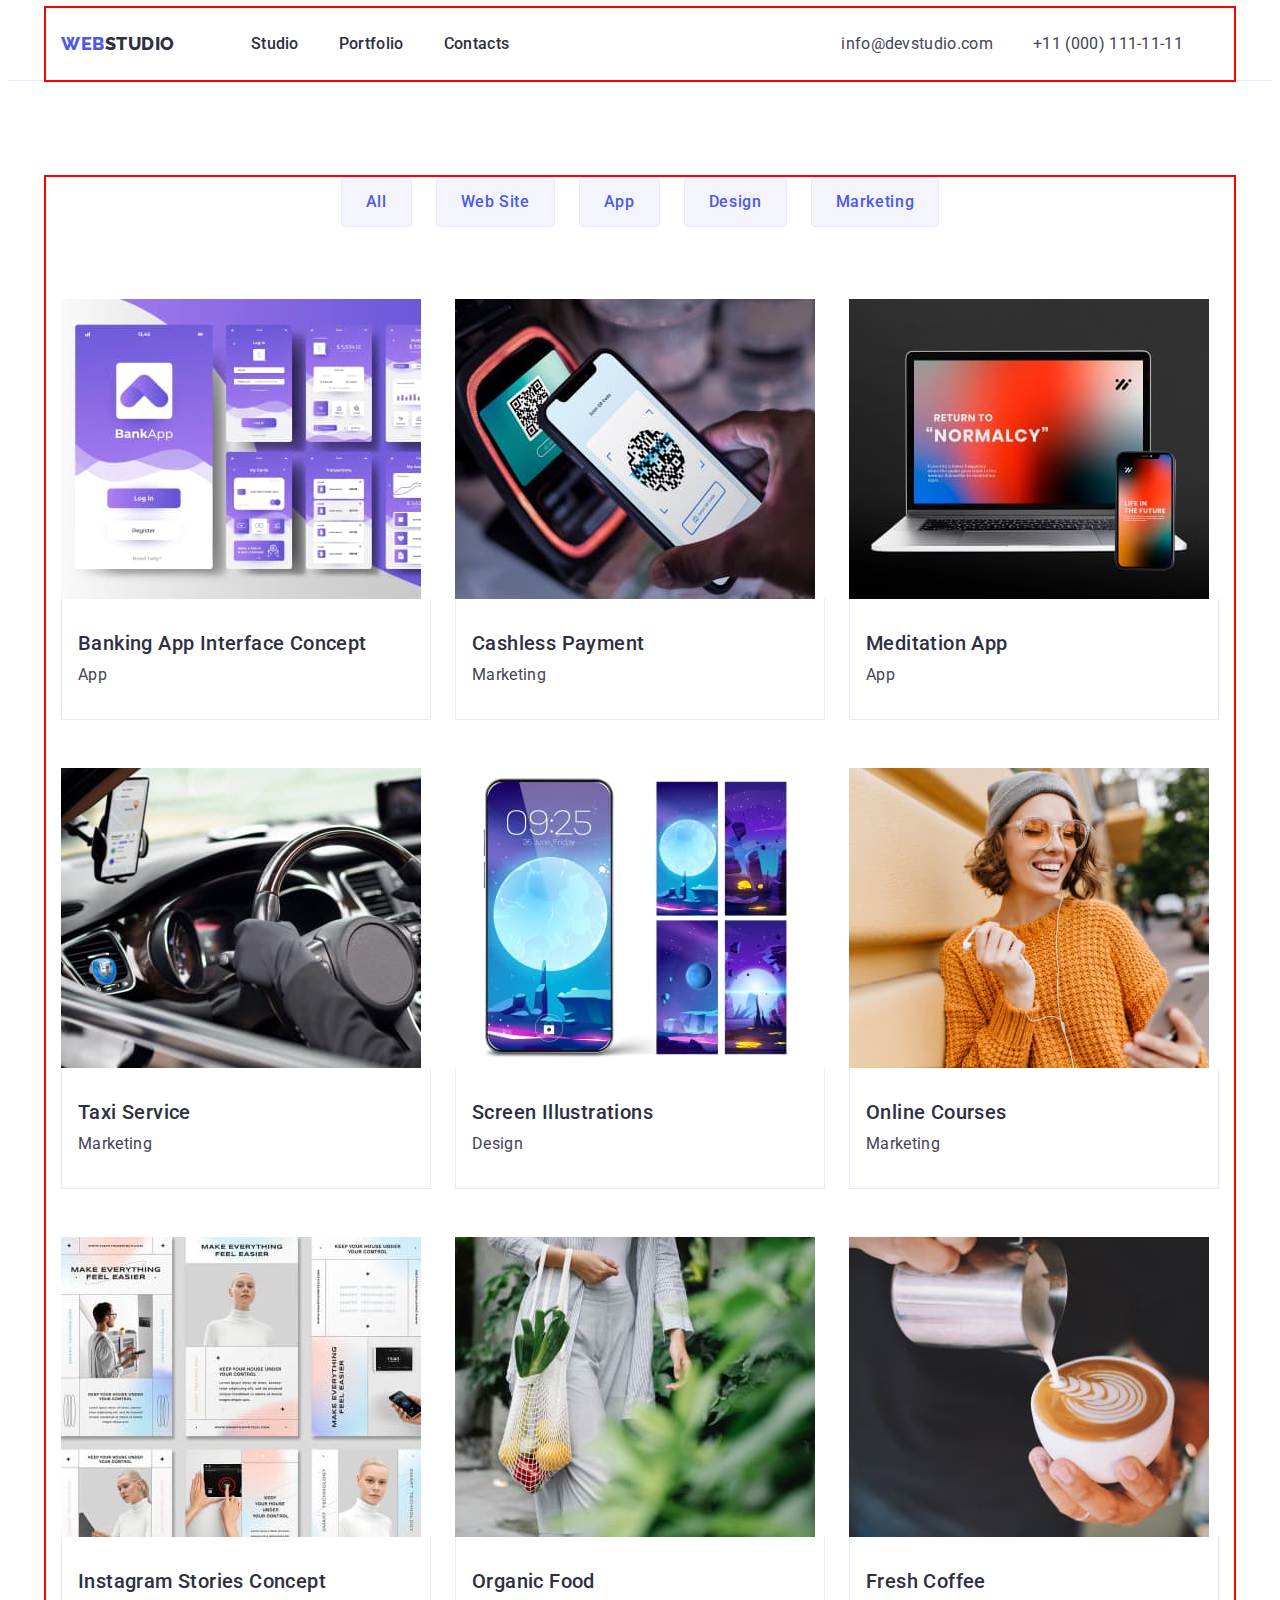
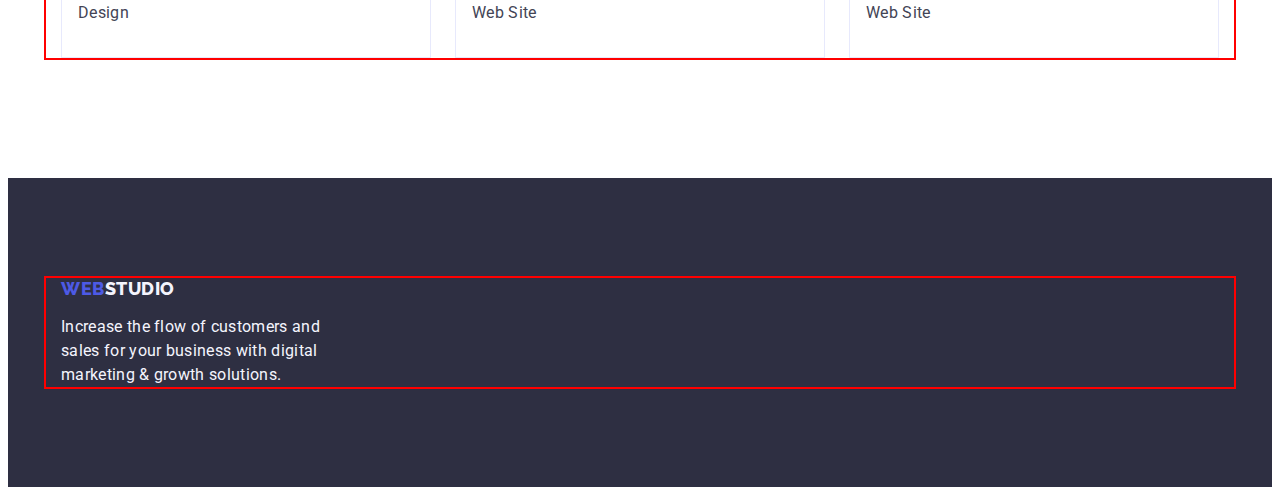
==== portfolio.html @ 2cb39060 "Initial commit" ====
<!DOCTYPE html>
<html lang="en">

<head>
    <meta charset="UTF-8">
    <meta name="viewport" content="width=device-width, initial-scale=1.0">
    <title>Document</title>
    <link rel="stylesheet" href="https://cdnjs.cloudflare.com/ajax/libs/modern-normalize/2.0.0/modern-normalize.min.css"
        integrity="sha512-4xo8blKMVCiXpTaLzQSLSw3KFOVPWhm/TRtuPVc4WG6kUgjH6J03IBuG7JZPkcWMxJ5huwaBpOpnwYElP/m6wg=="
        crossorigin="anonymous" referrerpolicy="no-referrer" />
    <link rel="stylesheet" href="./css/style.css">
    <link rel="preconnect" href="https://fonts.googleapis.com">
    <link rel="preconnect" href="https://fonts.gstatic.com" crossorigin>
    <link
        href="https://fonts.googleapis.com/css2?family=Raleway:wght@800&family=Roboto:wght@400;500;700;900&display=swap"
        rel="stylesheet">
</head>

<body>
    <header class="header">
        <div class="container header-container">
            <nav class="header-nav">
                <a class="header-link link" href="./index.html">Web<span class="header-logo">Studio</span></a>
                <ul class="header-list list">
                    <li class="header-list-item"><a class="header-list-link link" href="./index.html">Studio</a></li>
                    <li class="header-list-item"><a class="header-list-link link" href="./portfolio.html">Portfolio</a>
                    </li>
                    <li class="header-list-item"><a class="header-list-link link" href="">Contacts</a></li>
                </ul>
            </nav>
            <address class="address">
                <ul class="address-list list">
                    <li class="address-list-item">
                        <a class="address-list-link link" href="mailto:info@devstudio.com">info@devstudio.com</a>
                    </li>
                    <li class="address-list-item">
                        <a class="address-list-link link" href="tel:+110001111111">+11 (000) 111-11-11 </a>
                    </li>
                </ul>
            </address>
        </div>
    </header>
    <main>
        <section class="portfolio">
            <div class="container">
                <h1 class="visually-hidden">Portfolio</h1>
                <ul class="portfolio-list list">
                    <li class="portfolio-item"><button class="portfolio-btn" type="button">All</button></li>
                    <li class="portfolio-item"><button class="portfolio-btn" type="button">Web Site</button></li>
                    <li class="portfolio-item"><button class="portfolio-btn" type="button">App</button></li>
                    <li class="portfolio-item"><button class="portfolio-btn" type="button">Design</button></li>
                    <li class="portfolio-item"><button class="portfolio-btn" type="button">Marketing</button></li>
                </ul>
                <ul class="portfolio-second-list list">
                    <li class="portfolio-second-item">
                        <a class="portfolio-link link" href="">
                            <img class="portfolio-img" src="./images/img1-1.jpg" alt="scrinshots" width="360"
                                height="300">
                            <div class="portfolio-case">
                                <h2 class="portfolio-subtitle">Banking App Interface Concept</h2>
                                <p class="portfolio-subtext">App</p>
                            </div>
                        </a>
                    </li>
                    <li class="portfolio-second-item">
                        <a class="portfolio-link link" href="">
                            <img class="portfolio-img" src="./images/img2-2.jpg" alt="phone" width="360" height="300">
                            <div class="portfolio-case">
                                <h2 class="portfolio-subtitle">Cashless Payment</h2>
                                <p class="portfolio-subtext">Marketing</p>
                            </div>
                        </a>
                    </li>
                    <li class="portfolio-second-item">
                        <a class="portfolio-link link" href="">
                            <img class="portfolio-img" src="./images/img3-3.jpg" alt="phone&netbook" width="360"
                                height="300">
                            <div class="portfolio-case">
                                <h2 class="portfolio-subtitle">Meditation App</h2>
                                <p class="portfolio-subtext">App</p>
                            </div>
                        </a>
                    </li>
                    <li class="portfolio-second-item">
                        <a class="portfolio-link link" href="">
                            <img class="portfolio-img" src="./images/img4-4.jpg" alt="car" width="360" height="300">
                            <div class="portfolio-case">
                                <h2 class="portfolio-subtitle">Taxi Service</h2>
                                <p class="portfolio-subtext">Marketing</p>
                            </div>
                        </a>
                    </li>
                    <li class="portfolio-second-item">
                        <a class="portfolio-link link" href="">
                            <img class="portfolio-img" src="./images/img5-5.jpg" alt="phone&scrinsots" width="360"
                                height="300">
                            <div class="portfolio-case">
                                <h2 class="portfolio-subtitle">Screen Illustrations</h2>
                                <p class="portfolio-subtext">Design</p>
                            </div>
                        </a>
                    </li>
                    <li class="portfolio-second-item">
                        <a class="portfolio-link link" href="">
                            <img class="portfolio-img" src="./images/img6-6.jpg" alt="smiling_women" width="360"
                                height="300">
                            <div class="portfolio-case">
                                <h2 class="portfolio-subtitle">Online Courses</h2>
                                <p class="portfolio-subtext">Marketing</p>
                            </div>
                        </a>
                    </li>
                    <li class="portfolio-second-item">
                        <a class="portfolio-link link" href="">
                            <img class="portfolio-img" src="./images/img7-7.jpg" alt="another_scrinshots" width="360"
                                height="300">
                            <div class="portfolio-case">
                                <h2 class="portfolio-subtitle">Instagram Stories Concept</h2>
                                <p class="portfolio-subtext">Design</p>
                            </div>
                        </a>
                    </li>
                    <li class="portfolio-second-item">
                        <a class="portfolio-link link" href="">
                            <img class="portfolio-img" src="./images/img8-8.jpg" alt="fruits" width="360" height="300">
                            <div class="portfolio-case">
                                <h2 class="portfolio-subtitle">Organic Food</h2>
                                <p class="portfolio-subtext">Web Site</p>
                            </div>
                        </a>
                    </li>
                    <li class="portfolio-second-item">
                        <a class="portfolio-link link" href="">
                            <img class="portfolio-img" src="./images/img9-9.jpg" alt="cup_coffee" width="360"
                                height="300">
                            <div class="portfolio-case">
                                <h2 class="portfolio-subtitle">Fresh Coffee</h2>
                                <p class="portfolio-subtext">Web Site</p>
                            </div>
                        </a>
                    </li>
                </ul>
            </div>
        </section>
    </main>
    <footer class="footer">
        <div class="container">
            <a class="footer-link link" href="./index.html">Web<span class="footer-logo">Studio</span></a>
            <p class="footer-text">Increase the flow of customers and sales for your business with digital marketing &
                growth solutions.</p>
        </div>
    </footer>
</body>

</html>
---- css/style.css ----
:root {
    --iris: #4D5AE5;
    --ocean: #404BBF;
    --navyblue: #2E2F42;
    --green: #31D0AA;
    --slate: #434455;
    --lightslate: #8E8F99;
    --cornflower: #E7E9FC;
    --cloud: #F4F4FD;
    --navyblue-modal: #2E2F42;
    --grey: #2E2F42;
    --white: #FFFFFF;
    --dairy: #FCFCFC;

}

body {
    font-family: 'Roboto', sans-serif;
    color: #434455;
    background-color: #fff;
}

.visually-hidden {
    position: absolute;
    width: 1px;
    height: 1px;
    margin: -1px;
    border: 0;
    padding: 0;
    white-space: nowrap;
    clip-path: inset(100%);
    clip: rect(0 0 0 0);
    overflow: hidden;
}


.link {
    text-decoration: none;
}

.list {
    list-style-type: none;
}

p,
h1,
h2,
h3,
h4,
h5,
h6 {
    margin-top: 0;
    margin-bottom: 0;
}

ol,
ul {
    padding-left: 0;
    margin-top: 0;
    margin-bottom: 0;
}

.container {
    width: 100%;
    max-width: 1158px;
    padding: 0 15px;
    margin: 0 auto;
    outline: 2px solid red;

}

img {
    display: block;
    max-width: 100%;
    height: auto;
}


/*-----------------------------------------------------------HEADER---------------------------------------------------------*/
.header {
    border-bottom: 1px solid #e7e9fc;
}

.header-container {
    display: flex;
}

.header-nav {
    display: flex;
    align-items: center;
}

.header-logo {
    color: var(--navyblue, #2e2f42);
    font-family: 'Raleway', sans-serif;
    font-size: 18px;
    font-weight: 800;
    line-height: 1.17;
    letter-spacing: 0.03em;
    text-transform: uppercase;
}

.header-link {
    color: var(--iris, #4d5ae5);
    font-family: 'Raleway', sans-serif;
    font-size: 18px;
    font-weight: 800;
    line-height: 1.17;
    letter-spacing: 0.03em;
    text-transform: uppercase;
    margin-right: 76px;
    padding: 24px 0;
}

.header-list {
    display: flex;
    gap: 40px;
}

.header-list-link {
    color: var(--navyblue, #2E2F42);
    font-family: Roboto;
    font-size: 16px;
    font-weight: 500;
    line-height: 1.5;
    letter-spacing: 0.02em;
    padding: 24px 0;
}

.header-list-link:hover,
.header-list-link:focus {
    color: var(--ocean, #404BBF);
}



.adress {
    font-style: normal
}

.address-list {
    display: flex;
    gap: 40px;
    padding: 24px 0;
    margin-left: 332px;
}

.address-list-item {}

.address-list-link {
    color: var(--slate, #434455);
    font-size: 16px;
    font-style: normal;
    font-weight: 400;
    line-height: 1.5;
    letter-spacing: 0.02em;
}

.address-list-link:hover,
.address-list-link:focus {
    color: var(--ocean, #404BBF);
}

/*------------------------------------------------------------HERO----------------------------------------------------------*/
.hero {
    background-color: var(--navyblue, #2E2F42);
    padding: 188px 0;
}

.hero-title {
    color: var(--white, #FFF);
    text-align: center;
    font-size: 56px;
    font-weight: 700;
    line-height: 1.07;
    letter-spacing: 0.02em;
    max-width: 496px;
    margin: 0 auto;
    padding-bottom: 48px;
}

.hero-btn {
    font-family: "Roboto", sans-serif;
    background-color: var(--iris, #4D5AE5);
    color: var(--white, #FFF);
    font-size: 16px;
    font-weight: 500;
    line-height: 1.5;
    letter-spacing: 0.04em;
    cursor: pointer;
    display: block;
    padding: 16px 32px;
    min-width: 169px;
    height: 56px;
    margin: 0 auto;
    border: none;
    gap: 10px;
    border-radius: 4px;
    box-shadow: 0px 4px 4px 0px rgba(0, 0, 0, 0.15);
}

.hero-btn:hover,
.hero-btn:focus {
    background-color: var(--ocean, #404BBF);
}

/* -------------------------------------------------------ADVANTAGES------------------------------------------------------- */
.advantages {
    padding: 120px 0;
}

.advantages-list {
    display: flex;
    gap: 24px;
}

.advantages-item {
    width: calc((100% - 72px) / 4);
}

.advantages-title {
    color: var(--navyblue, #2E2F42);
    font-size: 20px;
    font-weight: 500;
    line-height: 1.2;
    letter-spacing: 0.02em;
    margin-bottom: 8px;
}

.advantages-text {
    color: var(--slate, #434455);
    font-size: 16px;
    font-weight: 400;
    line-height: 1.5;
    letter-spacing: 0.02em;
}

/* ----------------------------------------------------------WORKS--------------------------------------------------------- */
.works {
    padding-bottom: 120px;
}

.works-list {
    display: flex;
    gap: 24px;
}

.works-title {
    color: var(--navyblue, #2E2F42);
    text-align: center;
    font-size: 36px;
    font-weight: 700;
    line-height: 1.11;
    letter-spacing: 0.02em;
    text-transform: capitalize;
    margin-bottom: 72px;
}

/* ------------------------------------------------------------TEAM-------------------------------------------------------- */
.team {
    background-color: var(--cloud, #F4F4FD);
    padding-top: 120px;
    padding-bottom: 120px;
}

.team-item {
    width: calc((100% - 72px) / 4);
    border-radius: 0px 0px 4px 4px;
    box-shadow: 0px 2px 1px 0px rgba(46, 47, 66, 0.08), 0px 1px 1px 0px rgba(46, 47, 66, 0.16), 0px 1px 6px 0px rgba(46, 47, 66, 0.08);
}


.team-list {
    display: flex;
    gap: 24px;
}

.team-title {
    color: var(--navyblue, #2E2F42);
    text-align: center;
    font-size: 36px;
    font-weight: 700;
    line-height: 1.11;
    letter-spacing: 0.02em;
    text-transform: capitalize;
    margin-bottom: 72px;
}

.team-container {
    padding: 32px 0;
}

.team-item {
    background-color: var(--white, #FFF);
}


.team-subtitle {
    color: var(--navyblue, #2E2F42);
    font-size: 20px;
    font-weight: 500;
    line-height: 1.2;
    letter-spacing: 0.02em;
    text-align: center;
    margin-bottom: 8px;
}

.team-text {
    color: var(--slate, #434455);
    font-size: 16px;
    font-weight: 400;
    line-height: 1.5;
    letter-spacing: 0.02em;
    text-align: center;
}

/* -------------------------------------------------------------FOOTER----------------------------------------------------- */
.footer {
    background-color: var(--navyblue, #2E2F42);
    padding: 100px 0;
}

.footer-logo {
    font-family: 'Raleway', sans-serif;
    color: var(--cloud, #f4f4fd);
    font-size: 18px;
    font-weight: 800;
    line-height: 1.17;
    letter-spacing: 0.03em;
    text-transform: uppercase;
}

.footer-link {
    font-family: 'Raleway', sans-serif;
    color: var(--iris, #4d5ae5);
    font-size: 18px;
    font-weight: 800;
    line-height: 1.17;
    letter-spacing: 0.03em;
    text-transform: uppercase;
    display: inline-block;
    margin-bottom: 16px;
}

.footer-text {
    color: var(--cloud, #F4F4FD);
    font-size: 16px;
    font-weight: 400;
    line-height: 1.5;
    letter-spacing: 0.02em;
    width: 264px;
}



/* -----------------------------------------------------------PORTFOLIO----------------------------------------------------- */
body {
    font-family: 'Roboto', sans-serif;
    color: #434455;
}

.portfolio {
    padding-top: 96px;
    padding-bottom: 120px;
}

.portfolio-list {
    display: flex;
    margin-bottom: 72px;
    gap: 24px;
    justify-content: center;
    align-items: center;
}

.portfolio-btn {
    font-family: "Roboto", sans-serif;
    background-color: var(--cloud, #F4F4FD);
    color: var(--iris, #4D5AE5);
    font-size: 16px;
    font-weight: 500;
    line-height: 1.5;
    letter-spacing: 0.04em;
    font-style: normal;
    cursor: pointer;
    border-radius: 4px;
    border: 1px solid var(--cornflower, #E7E9FC);
    display: flex;
    padding: 12px 24px;
}

.portfolio-btn:hover,
.portfolio-btn:focus {
    color: #fff;
    background-color: #404BBF;
    border: 1px solid transparent;
}

.portfolio-second-list {
    display: flex;
    flex-wrap: wrap;
    row-gap: 48px;
    column-gap: 24px;
}





.portfolio-second-item {
    width: calc((100% - 48px) / 3);
}

.address {
    font-style: normal;
}

.portfolio-case {
    padding: 32px 16px;
    border: 1px solid #e7e9fc;
    border-top: none;
}

.portfolio-subtitle {
    color: var(--navyblue, #2E2F42);
    font-size: 20px;
    font-weight: 500;
    line-height: 1.2;
    letter-spacing: 0.02em;
    margin-bottom: 8px;
}

.portfolio-subtext {
    color: var(--slate, #434455);
    font-size: 16px;
    font-weight: 400;
    line-height: 1.5;
    letter-spacing: 0.02em;
}
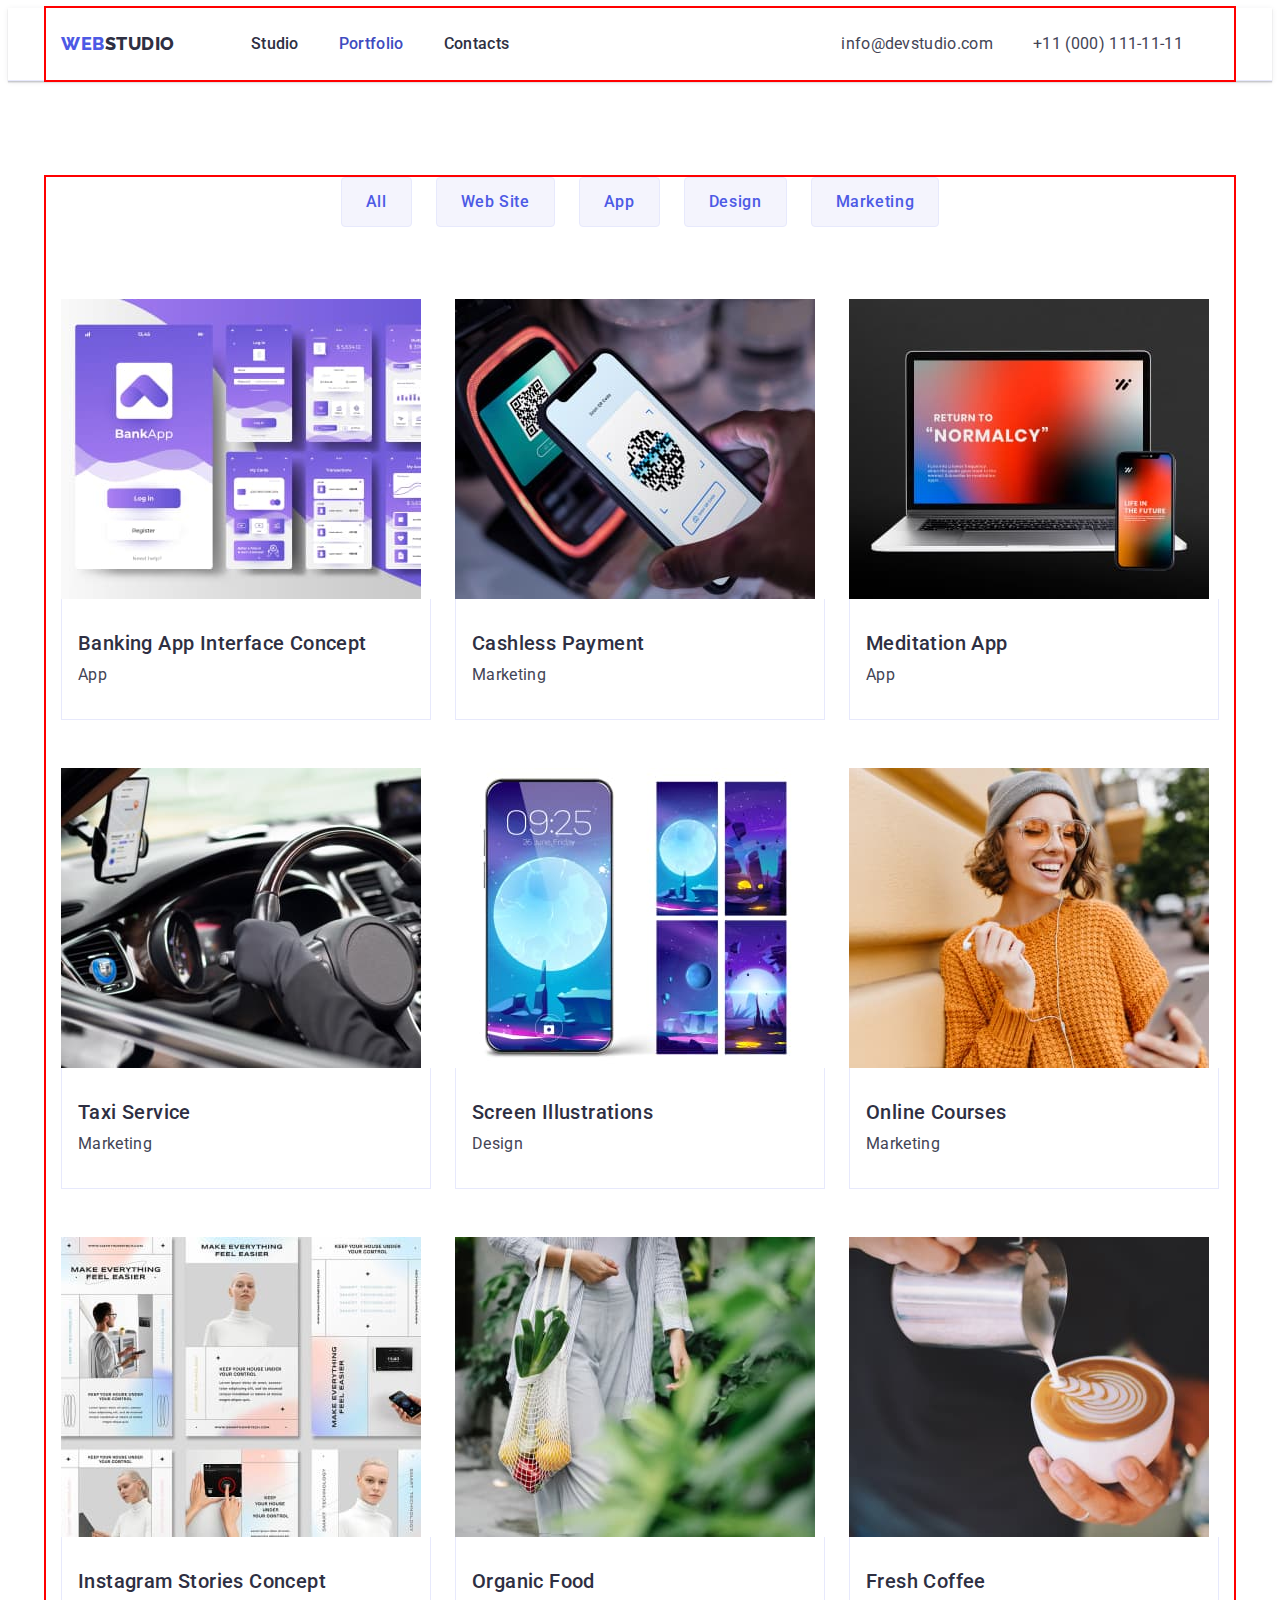
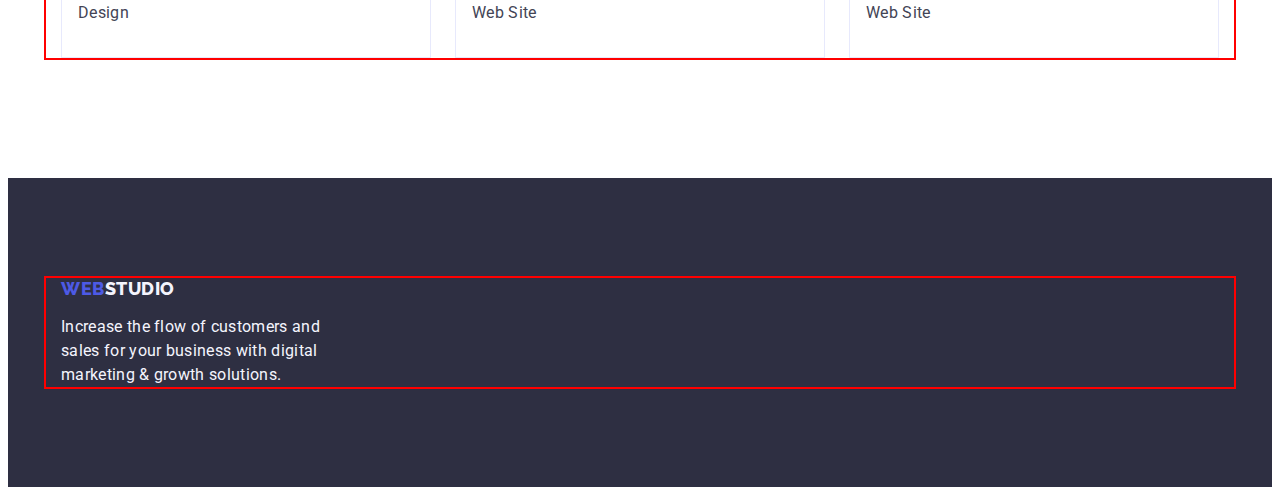
==== commit 88a603cd: "hw4" ====
--- a/portfolio.html
+++ b/portfolio.html
@@ -23,7 +23,7 @@
                 <a class="header-link link" href="./index.html">Web<span class="header-logo">Studio</span></a>
                 <ul class="header-list list">
                     <li class="header-list-item"><a class="header-list-link link" href="./index.html">Studio</a></li>
-                    <li class="header-list-item"><a class="header-list-link link" href="./portfolio.html">Portfolio</a>
+                    <li class="header-list-item"><a class="current header-list-link link" href="./portfolio.html">Portfolio</a>
                     </li>
                     <li class="header-list-item"><a class="header-list-link link" href="">Contacts</a></li>
                 </ul>
--- a/css/style.css
+++ b/css/style.css
@@ -79,6 +79,7 @@
 /*-----------------------------------------------------------HEADER---------------------------------------------------------*/
 .header {
     border-bottom: 1px solid #e7e9fc;
+    box-shadow: 0px 1px 6px 0px rgba(46, 47, 66, 0.08), 0px 1px 1px 0px rgba(46, 47, 66, 0.16), 0px 2px 1px 0px rgba(46, 47, 66, 0.08);
 }
 
 .header-container {
@@ -110,6 +111,7 @@
     text-transform: uppercase;
     margin-right: 76px;
     padding: 24px 0;
+
 }
 
 .header-list {
@@ -125,6 +127,7 @@
     line-height: 1.5;
     letter-spacing: 0.02em;
     padding: 24px 0;
+   
 }
 
 .header-list-link:hover,
@@ -132,7 +135,17 @@
     color: var(--ocean, #404BBF);
 }
 
-
+.header-list-link:hover::after {
+    content: '';
+    position: absolute;
+    left: 0;
+    bottom: -1px;
+    width: 100%;
+    height: 4px;
+    background-color: var(--ocean);
+    border-radius: 2px;
+
+}
 
 .adress {
     font-style: normal
@@ -154,18 +167,43 @@
     font-weight: 400;
     line-height: 1.5;
     letter-spacing: 0.02em;
+    padding: 24px 0;
 }
 
 .address-list-link:hover,
 .address-list-link:focus {
     color: var(--ocean, #404BBF);
+}
+
+.current::after {
+    content: '';
+    position: absolute;
+    left: 0;
+    bottom: -1px;
+    width: 100%;
+    height: 4px;
+    border-radius: 2px;
+
+}
+
+.current{
+    color: var(--ocean);
+  position: relative;
 }
 
 /*------------------------------------------------------------HERO----------------------------------------------------------*/
 .hero {
     background-color: var(--navyblue, #2E2F42);
     padding: 188px 0;
-}
+    background-image: linear-gradient(rgba(46, 47, 66, 0.7),
+            rgba(46, 47, 66, 0.7)), url(../images/people-office.jpg);
+    background-repeat: no-repeat;
+    background-position: center;
+    background-size: cover;
+    max-width: 1440px;
+    margin: 0 auto;
+}
+
 
 .hero-title {
     color: var(--white, #FFF);
@@ -235,6 +273,19 @@
     letter-spacing: 0.02em;
 }
 
+.advantages-top {
+    width: 100%;
+    height: 112px;
+    border-radius: 4px;
+    background: var(--cloud, #F4F4FD);
+    margin-bottom: 8px;
+    display: flex;
+    justify-content: center;
+    align-items: center;
+}
+
+.advantages-icon {}
+
 /* ----------------------------------------------------------WORKS--------------------------------------------------------- */
 .works {
     padding-bottom: 120px;
@@ -303,6 +354,7 @@
     letter-spacing: 0.02em;
     text-align: center;
     margin-bottom: 8px;
+
 }
 
 .team-text {
@@ -312,12 +364,100 @@
     line-height: 1.5;
     letter-spacing: 0.02em;
     text-align: center;
+    margin-bottom: 8px;
+}
+
+.team-list-two {
+    display: flex;
+    gap: 24px;
+    justify-content: center;
+
+}
+
+.team-item-two {
+    width: 40px;
+    height: 40px;
+
+}
+
+.team-link-two {
+    background-color: var(--iris, #4D5AE5);
+    border-radius: 50%;
+    width: 100%;
+    height: 100%;
+    display: flex;
+    justify-content: center;
+    align-items: center;
+
+}
+
+.team-icon {
+    fill: var(--color2, #f4f4fd)
+}
+
+/* -----------------------------------CUSTOMS----------------------------- */
+
+.customs {
+    padding: 120px 0;
+
+}
+
+.customs-title {
+    color: var(--navyblue, #2E2F42);
+    text-align: center;
+    font-size: 36px;
+    font-weight: 700;
+    line-height: 1.11;
+    letter-spacing: 0.72px;
+    text-transform: capitalize;
+    margin-bottom: 72px;
+}
+
+.customs-box {}
+
+.customs-list {
+    display: flex;
+    gap: 24px;
+}
+
+.customs-link {
+    color: var(--lightslate);
+    border-radius: 4px;
+    border: 1px solid var(--lightslate, #8E8F99);
+    width: 100%;
+    height: 100%;
+    display: flex;
+    justify-content: center;
+    align-items: center;
+}
+
+.customs-icon {
+    flex-shrink: 0;
+    fill: currentColor;
+    width: 104px;
+    height: 56px;
+
+}
+
+
+.customs-item {
+    width: calc((100% - 120px) / 6);
+    height: 88px;
+
 }
 
 /* -------------------------------------------------------------FOOTER----------------------------------------------------- */
 .footer {
     background-color: var(--navyblue, #2E2F42);
     padding: 100px 0;
+
+
+}
+
+.footer-container {
+    display: flex;
+    align-items: baseline;
+
 }
 
 .footer-logo {
@@ -351,7 +491,43 @@
     width: 264px;
 }
 
-
+.footer-container-main {
+    margin-right: 120px;
+}
+
+.footer-list {
+    display: flex;
+    gap: 16px;
+}
+
+.footer-icon {
+    fill: var(--cloud);
+}
+
+.footer-link-two {
+    background-color: var(--iris, #4D5AE5);
+    border-radius: 50%;
+    width: 100%;
+    height: 100%;
+    display: flex;
+    justify-content: center;
+    align-items: center;
+}
+
+.footer-item {
+    width: 40px;
+    height: 40px;
+
+}
+
+.footer-title {
+    margin-bottom: 16px;
+    color: var(--white, #FFF);
+    font-size: 16px;
+    font-weight: 500;
+    line-height: 1.5;
+    letter-spacing: 0.02em;
+}
 
 /* -----------------------------------------------------------PORTFOLIO----------------------------------------------------- */
 body {
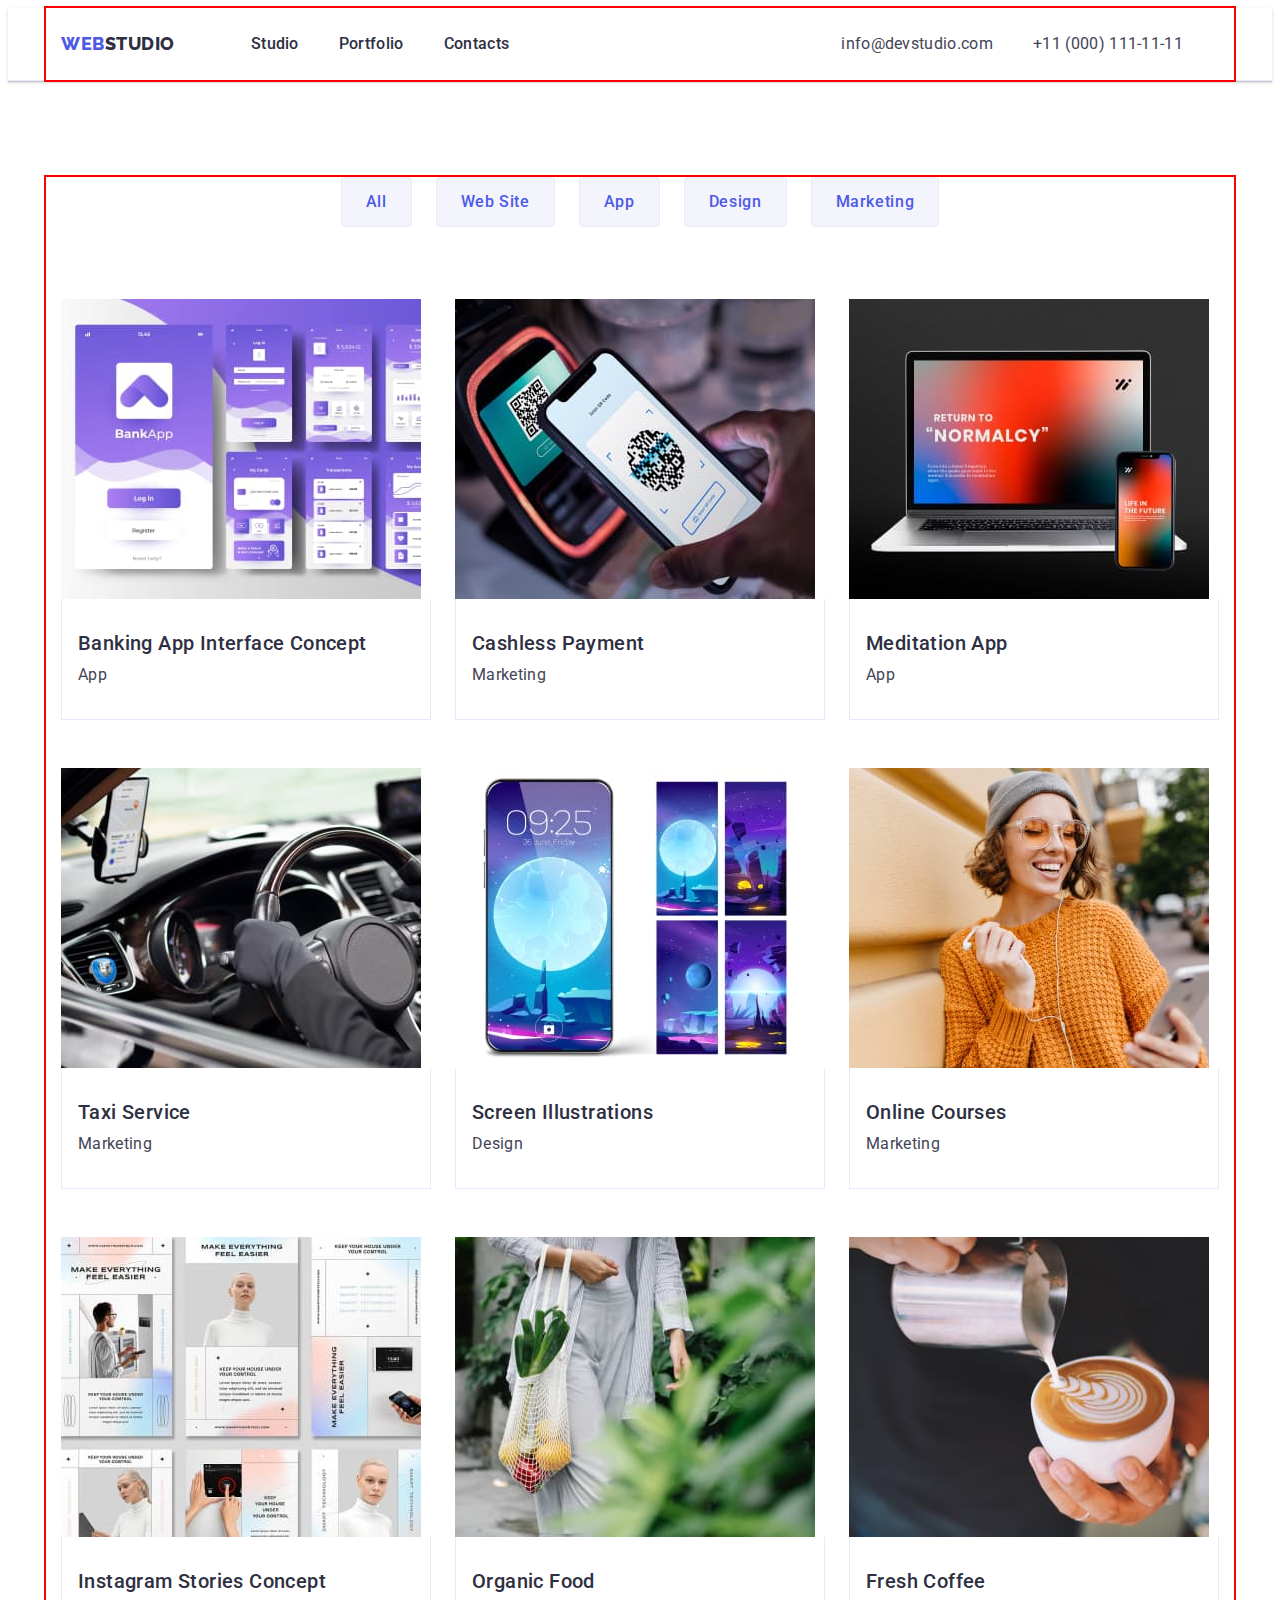
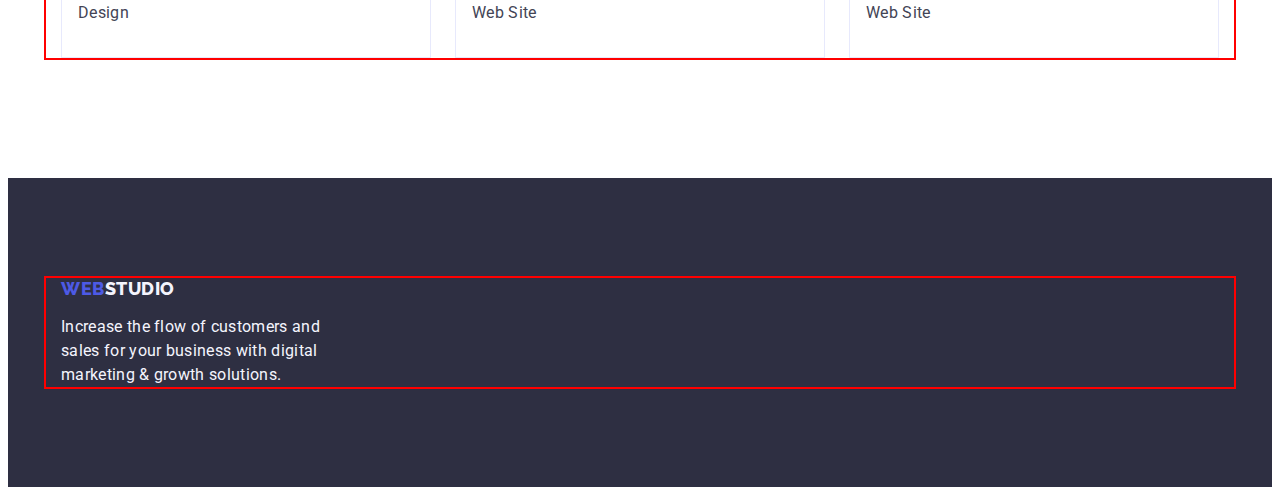
==== commit e2233199: "hw4" ====
--- a/portfolio.html
+++ b/portfolio.html
@@ -23,7 +23,7 @@
                 <a class="header-link link" href="./index.html">Web<span class="header-logo">Studio</span></a>
                 <ul class="header-list list">
                     <li class="header-list-item"><a class="header-list-link link" href="./index.html">Studio</a></li>
-                    <li class="header-list-item"><a class="current header-list-link link" href="./portfolio.html">Portfolio</a>
+                    <li class="header-list-item"><a class="header-list-link link" href="./portfolio.html">Portfolio</a>
                     </li>
                     <li class="header-list-item"><a class="header-list-link link" href="">Contacts</a></li>
                 </ul>
--- a/css/style.css
+++ b/css/style.css
@@ -127,7 +127,7 @@
     line-height: 1.5;
     letter-spacing: 0.02em;
     padding: 24px 0;
-   
+    position: relative;
 }
 
 .header-list-link:hover,
@@ -135,7 +135,8 @@
     color: var(--ocean, #404BBF);
 }
 
-.header-list-link:hover::after {
+
+.header-list-link:hover::after{
     content: '';
     position: absolute;
     left: 0;
@@ -144,7 +145,7 @@
     height: 4px;
     background-color: var(--ocean);
     border-radius: 2px;
-
+    transition: color 250ms cubic-bezier(0.4, 0, 0.2, 1);
 }
 
 .adress {
@@ -168,6 +169,7 @@
     line-height: 1.5;
     letter-spacing: 0.02em;
     padding: 24px 0;
+    
 }
 
 .address-list-link:hover,
@@ -175,21 +177,7 @@
     color: var(--ocean, #404BBF);
 }
 
-.current::after {
-    content: '';
-    position: absolute;
-    left: 0;
-    bottom: -1px;
-    width: 100%;
-    height: 4px;
-    border-radius: 2px;
-
-}
-
-.current{
-    color: var(--ocean);
-  position: relative;
-}
+
 
 /*------------------------------------------------------------HERO----------------------------------------------------------*/
 .hero {
@@ -388,7 +376,13 @@
     display: flex;
     justify-content: center;
     align-items: center;
-
+    transition: background-color 250ms cubic-bezier(0.4, 0, 0.2, 1);
+}
+
+.team-link-two:hover,
+.team-link-two:focus{
+    background-color:var(--ocean);
+    
 }
 
 .team-icon {
@@ -429,13 +423,20 @@
     display: flex;
     justify-content: center;
     align-items: center;
+    transition: background-color 250ms cubic-bezier(0.4, 0, 0.2, 1);
+}
+
+.customs-link:hover,
+.customs-link:focus{
+    border-color: var(--ocean);
+    color: var(--ocean);
+
 }
 
 .customs-icon {
     flex-shrink: 0;
     fill: currentColor;
-    width: 104px;
-    height: 56px;
+   
 
 }
 
@@ -512,6 +513,12 @@
     display: flex;
     justify-content: center;
     align-items: center;
+   transition: background-color 250ms cubic-bezier(0.4, 0, 0.2, 1);
+}
+
+.footer-link-two:hover,
+.footer-link-two:focus{
+    background-color: var(--green);
 }
 
 .footer-item {
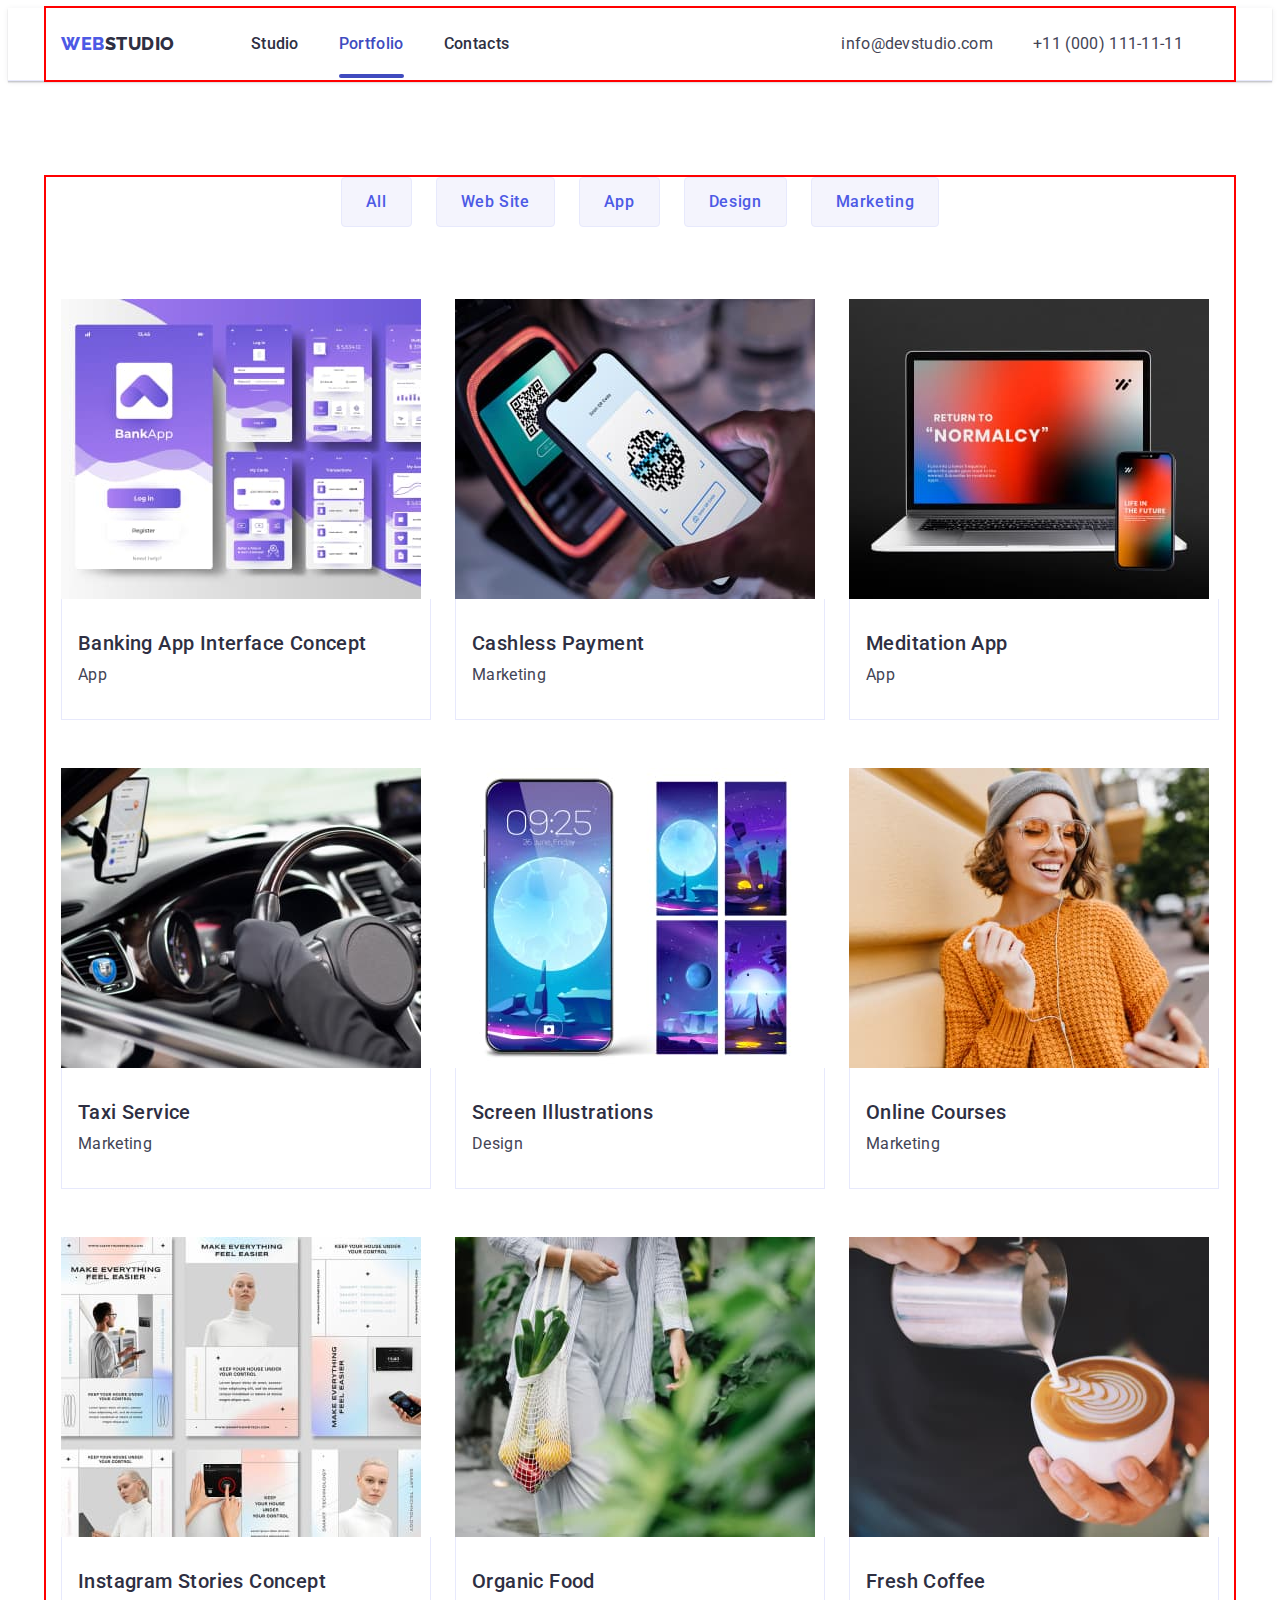
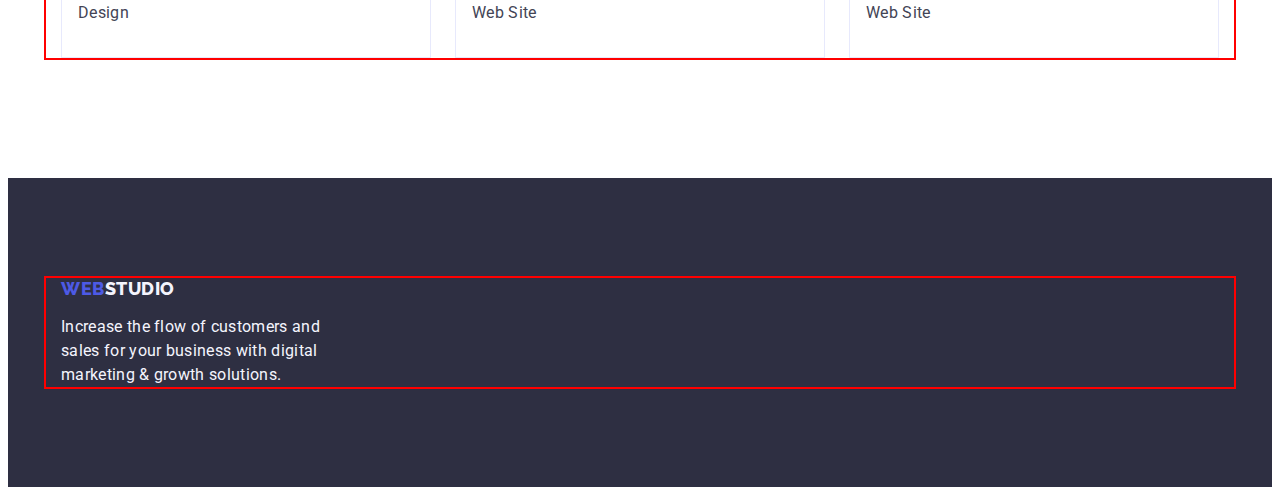
==== commit 6352510c: "hw4" ====
--- a/portfolio.html
+++ b/portfolio.html
@@ -23,7 +23,7 @@
                 <a class="header-link link" href="./index.html">Web<span class="header-logo">Studio</span></a>
                 <ul class="header-list list">
                     <li class="header-list-item"><a class="header-list-link link" href="./index.html">Studio</a></li>
-                    <li class="header-list-item"><a class="header-list-link link" href="./portfolio.html">Portfolio</a>
+                    <li class="header-list-item"><a class="current header-list-link link" href="./portfolio.html">Portfolio</a>
                     </li>
                     <li class="header-list-item"><a class="header-list-link link" href="">Contacts</a></li>
                 </ul>
--- a/css/style.css
+++ b/css/style.css
@@ -120,7 +120,7 @@
 }
 
 .header-list-link {
-    color: var(--navyblue, #2E2F42);
+    color: var(--navyblue);
     font-family: Roboto;
     font-size: 16px;
     font-weight: 500;
@@ -128,6 +128,7 @@
     letter-spacing: 0.02em;
     padding: 24px 0;
     position: relative;
+    transition: color 250ms cubic-bezier(0.4, 0, 0.2, 1);
 }
 
 .header-list-link:hover,
@@ -135,8 +136,11 @@
     color: var(--ocean, #404BBF);
 }
 
-
-.header-list-link:hover::after{
+.current{
+    color: var(--ocean, #404BBF);
+}
+
+.current::after{
     content: '';
     position: absolute;
     left: 0;
@@ -145,7 +149,7 @@
     height: 4px;
     background-color: var(--ocean);
     border-radius: 2px;
-    transition: color 250ms cubic-bezier(0.4, 0, 0.2, 1);
+    
 }
 
 .adress {
@@ -169,7 +173,7 @@
     line-height: 1.5;
     letter-spacing: 0.02em;
     padding: 24px 0;
-    
+    transition: color 250ms cubic-bezier(0.4, 0, 0.2, 1);
 }
 
 .address-list-link:hover,
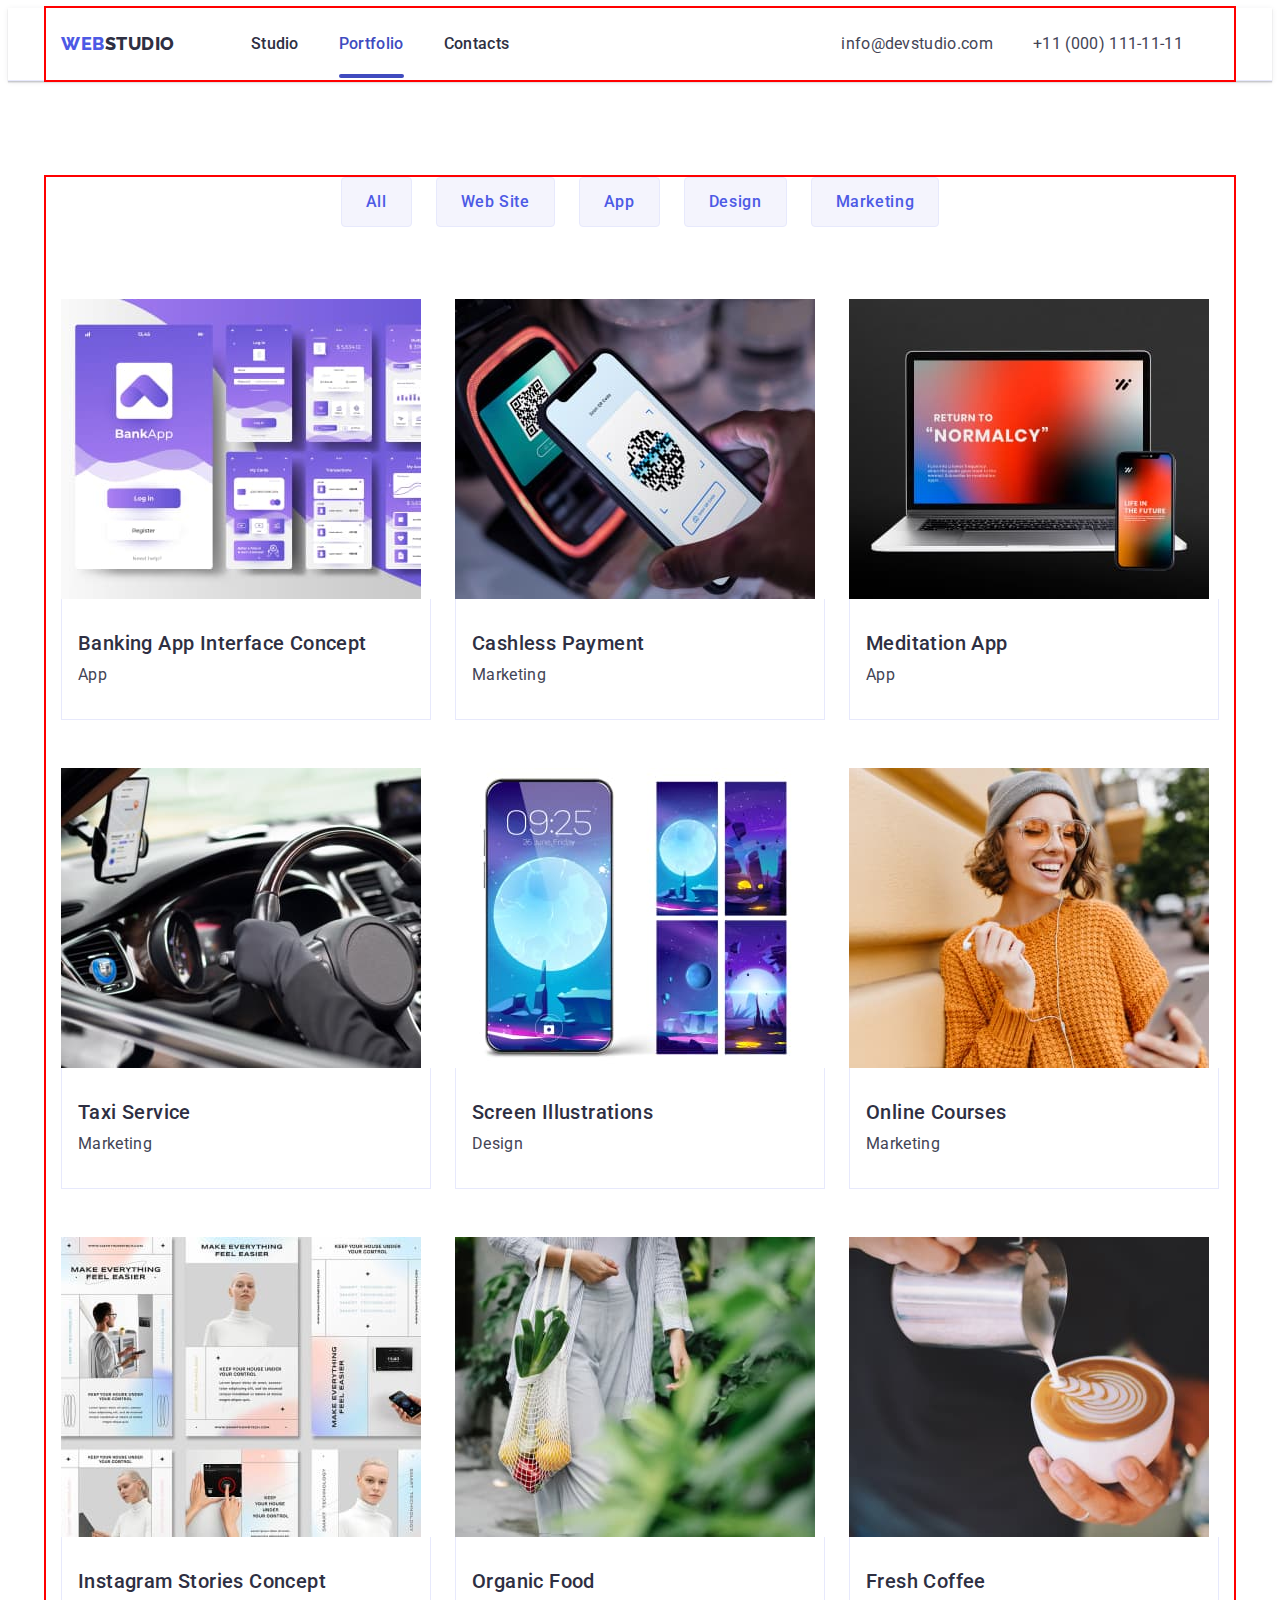
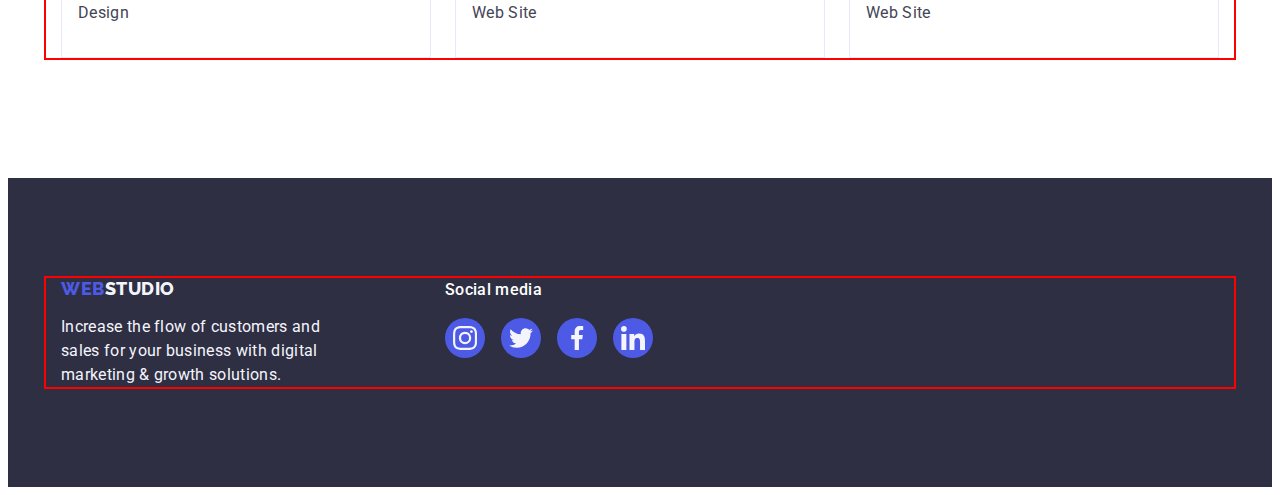
==== commit 7992c605: "hw4" ====
--- a/portfolio.html
+++ b/portfolio.html
@@ -23,7 +23,8 @@
                 <a class="header-link link" href="./index.html">Web<span class="header-logo">Studio</span></a>
                 <ul class="header-list list">
                     <li class="header-list-item"><a class="header-list-link link" href="./index.html">Studio</a></li>
-                    <li class="header-list-item"><a class="current header-list-link link" href="./portfolio.html">Portfolio</a>
+                    <li class="header-list-item"><a class="current header-list-link link"
+                            href="./portfolio.html">Portfolio</a>
                     </li>
                     <li class="header-list-item"><a class="header-list-link link" href="">Contacts</a></li>
                 </ul>
@@ -54,8 +55,16 @@
                 <ul class="portfolio-second-list list">
                     <li class="portfolio-second-item">
                         <a class="portfolio-link link" href="">
-                            <img class="portfolio-img" src="./images/img1-1.jpg" alt="scrinshots" width="360"
-                                height="300">
+                            <div class="portfolio-cover-wrap">
+                                <img class="portfolio-img" src="./images/img1-1.jpg" alt="scrinshots" width="360"
+                                    height="300">
+                                <div class="portfolio-cover">
+                                    <p class="portfolio-cover-text">
+                                        14 Stylish and User-Friendly App Design Concepts · Task Manager App · Calorie
+                                        Tracker App · Exotic Fruit Ecommerce App · Cloud Storage App
+                                    </p>
+                                </div>
+                            </div>
                             <div class="portfolio-case">
                                 <h2 class="portfolio-subtitle">Banking App Interface Concept</h2>
                                 <p class="portfolio-subtext">App</p>
@@ -64,7 +73,15 @@
                     </li>
                     <li class="portfolio-second-item">
                         <a class="portfolio-link link" href="">
-                            <img class="portfolio-img" src="./images/img2-2.jpg" alt="phone" width="360" height="300">
+                            <div class="portfolio-cover-wrap">
+                                <img class="portfolio-img" src="./images/img2-2.jpg" alt="phone" width="360" height="300">
+                                <div class="portfolio-cover">
+                                    <p class="portfolio-cover-text">
+                                        14 Stylish and User-Friendly App Design Concepts · Task Manager App · Calorie
+                                        Tracker App · Exotic Fruit Ecommerce App · Cloud Storage App
+                                    </p>
+                                </div>
+                            </div>
                             <div class="portfolio-case">
                                 <h2 class="portfolio-subtitle">Cashless Payment</h2>
                                 <p class="portfolio-subtext">Marketing</p>
@@ -73,8 +90,16 @@
                     </li>
                     <li class="portfolio-second-item">
                         <a class="portfolio-link link" href="">
-                            <img class="portfolio-img" src="./images/img3-3.jpg" alt="phone&netbook" width="360"
-                                height="300">
+                            <div class="portfolio-cover-wrap">
+                                <img class="portfolio-img" src="./images/img3-3.jpg" alt="phone&netbook" width="360"
+                                    height="300">
+                                    <div class="portfolio-cover">
+                                        <p class="portfolio-cover-text">
+                                            14 Stylish and User-Friendly App Design Concepts · Task Manager App · Calorie
+                                            Tracker App · Exotic Fruit Ecommerce App · Cloud Storage App
+                                        </p>
+                                    </div>
+                            </div>
                             <div class="portfolio-case">
                                 <h2 class="portfolio-subtitle">Meditation App</h2>
                                 <p class="portfolio-subtext">App</p>
@@ -83,7 +108,15 @@
                     </li>
                     <li class="portfolio-second-item">
                         <a class="portfolio-link link" href="">
-                            <img class="portfolio-img" src="./images/img4-4.jpg" alt="car" width="360" height="300">
+                           <div class="portfolio-cover-wrap">
+                                <img class="portfolio-img" src="./images/img4-4.jpg" alt="car" width="360" height="300">
+                                <div class="portfolio-cover">
+                                    <p class="portfolio-cover-text">
+                                        14 Stylish and User-Friendly App Design Concepts · Task Manager App · Calorie
+                                        Tracker App · Exotic Fruit Ecommerce App · Cloud Storage App
+                                    </p>
+                                </div>
+                           </div>
                             <div class="portfolio-case">
                                 <h2 class="portfolio-subtitle">Taxi Service</h2>
                                 <p class="portfolio-subtext">Marketing</p>
@@ -92,8 +125,16 @@
                     </li>
                     <li class="portfolio-second-item">
                         <a class="portfolio-link link" href="">
-                            <img class="portfolio-img" src="./images/img5-5.jpg" alt="phone&scrinsots" width="360"
-                                height="300">
+                            <div class="portfolio-cover-wrap">
+                                <img class="portfolio-img" src="./images/img5-5.jpg" alt="phone&scrinsots" width="360"
+                                    height="300">
+                                    <div class="portfolio-cover">
+                                        <p class="portfolio-cover-text">
+                                            14 Stylish and User-Friendly App Design Concepts · Task Manager App · Calorie
+                                            Tracker App · Exotic Fruit Ecommerce App · Cloud Storage App
+                                        </p>
+                                    </div>
+                            </div>
                             <div class="portfolio-case">
                                 <h2 class="portfolio-subtitle">Screen Illustrations</h2>
                                 <p class="portfolio-subtext">Design</p>
@@ -102,8 +143,16 @@
                     </li>
                     <li class="portfolio-second-item">
                         <a class="portfolio-link link" href="">
-                            <img class="portfolio-img" src="./images/img6-6.jpg" alt="smiling_women" width="360"
-                                height="300">
+                            <div class="portfolio-cover-wrap">
+                                <img class="portfolio-img" src="./images/img6-6.jpg" alt="smiling_women" width="360"
+                                    height="300">
+                                    <div class="portfolio-cover">
+                                        <p class="portfolio-cover-text">
+                                            14 Stylish and User-Friendly App Design Concepts · Task Manager App · Calorie
+                                            Tracker App · Exotic Fruit Ecommerce App · Cloud Storage App
+                                        </p>
+                                    </div>
+                            </div>
                             <div class="portfolio-case">
                                 <h2 class="portfolio-subtitle">Online Courses</h2>
                                 <p class="portfolio-subtext">Marketing</p>
@@ -112,8 +161,16 @@
                     </li>
                     <li class="portfolio-second-item">
                         <a class="portfolio-link link" href="">
-                            <img class="portfolio-img" src="./images/img7-7.jpg" alt="another_scrinshots" width="360"
-                                height="300">
+                            <div class="portfolio-cover-wrap">
+                                <img class="portfolio-img" src="./images/img7-7.jpg" alt="another_scrinshots" width="360"
+                                    height="300">
+                                    <div class="portfolio-cover">
+                                        <p class="portfolio-cover-text">
+                                            14 Stylish and User-Friendly App Design Concepts · Task Manager App · Calorie
+                                            Tracker App · Exotic Fruit Ecommerce App · Cloud Storage App
+                                        </p>
+                                    </div>
+                            </div>
                             <div class="portfolio-case">
                                 <h2 class="portfolio-subtitle">Instagram Stories Concept</h2>
                                 <p class="portfolio-subtext">Design</p>
@@ -122,7 +179,15 @@
                     </li>
                     <li class="portfolio-second-item">
                         <a class="portfolio-link link" href="">
-                            <img class="portfolio-img" src="./images/img8-8.jpg" alt="fruits" width="360" height="300">
+                            <div class="portfolio-cover-wrap">
+                                <img class="portfolio-img" src="./images/img8-8.jpg" alt="fruits" width="360" height="300">
+                                <div class="portfolio-cover">
+                                    <p class="portfolio-cover-text">
+                                        14 Stylish and User-Friendly App Design Concepts · Task Manager App · Calorie
+                                        Tracker App · Exotic Fruit Ecommerce App · Cloud Storage App
+                                    </p>
+                                </div>
+                            </div>
                             <div class="portfolio-case">
                                 <h2 class="portfolio-subtitle">Organic Food</h2>
                                 <p class="portfolio-subtext">Web Site</p>
@@ -131,9 +196,17 @@
                     </li>
                     <li class="portfolio-second-item">
                         <a class="portfolio-link link" href="">
-                            <img class="portfolio-img" src="./images/img9-9.jpg" alt="cup_coffee" width="360"
-                                height="300">
-                            <div class="portfolio-case">
+                            <div class="portfolio-cover-wrap">
+                                <img class="portfolio-img" src="./images/img9-9.jpg" alt="cup_coffee" width="360"
+                                    height="300">
+                                    <div class="portfolio-cover">
+                                        <p class="portfolio-cover-text">
+                                            14 Stylish and User-Friendly App Design Concepts · Task Manager App · Calorie
+                                            Tracker App · Exotic Fruit Ecommerce App · Cloud Storage App
+                                        </p>
+                                    </div>
+                            </div>
+                                <div class="portfolio-case">
                                 <h2 class="portfolio-subtitle">Fresh Coffee</h2>
                                 <p class="portfolio-subtext">Web Site</p>
                             </div>
@@ -144,10 +217,46 @@
         </section>
     </main>
     <footer class="footer">
-        <div class="container">
-            <a class="footer-link link" href="./index.html">Web<span class="footer-logo">Studio</span></a>
-            <p class="footer-text">Increase the flow of customers and sales for your business with digital marketing &
-                growth solutions.</p>
+        <div class="container footer-container">
+            <div class="footer-container-main">
+                <a class="footer-link link" href="./index.html">Web<span class="footer-logo">Studio</span></a>
+                <p class="footer-text">Increase the flow of customers and sales for your business with digital marketing
+                    &
+                    growth solutions.</p>
+            </div>
+            <div class="footer-container-two">
+                <p class="footer-title">Social media</p>
+                <ul class="footer-list list">
+                    <li class="footer-item">
+                        <a class="footer-link-two link" href="">
+                            <svg class="footer-icon" width="24" height="24">
+                                <use href="./images/icons.svg#icon-instagram-ft"></use>
+                            </svg>
+                        </a>
+                    </li>
+                    <li class="footer-item">
+                        <a class="footer-link-two" href="">
+                            <svg class="footer-icon" width="24" height="24">
+                                <use href="./images/icons.svg#icon-twitter-ft"></use>
+                            </svg>
+                        </a>
+                    </li>
+                    <li class="footer-item">
+                        <a class="footer-link-two" href="">
+                            <svg class="footer-icon" width="24" height="24">
+                                <use href="./images/icons.svg#icon-facebook-ft"></use>
+                            </svg>
+                        </a>
+                    </li>
+                    <li class="footer-item">
+                        <a class="footer-link-two" href="">
+                            <svg class="footer-icon" width="24" height="24">
+                                <use href="./images/icons.svg#icon-linkedin-ft"></use>
+                            </svg>
+                        </a>
+                    </li>
+                </ul>
+            </div>
         </div>
     </footer>
 </body>
--- a/css/style.css
+++ b/css/style.css
@@ -127,7 +127,6 @@
     line-height: 1.5;
     letter-spacing: 0.02em;
     padding: 24px 0;
-    position: relative;
     transition: color 250ms cubic-bezier(0.4, 0, 0.2, 1);
 }
 
@@ -137,6 +136,8 @@
 }
 
 .current{
+    position: relative;
+    
     color: var(--ocean, #404BBF);
 }
 
@@ -427,7 +428,7 @@
     display: flex;
     justify-content: center;
     align-items: center;
-    transition: background-color 250ms cubic-bezier(0.4, 0, 0.2, 1);
+    transition: border-color 250ms cubic-bezier(0.4, 0, 0.2, 1);
 }
 
 .customs-link:hover,
@@ -595,6 +596,7 @@
 
 .portfolio-second-item {
     width: calc((100% - 48px) / 3);
+    
 }
 
 .address {
@@ -622,4 +624,46 @@
     font-weight: 400;
     line-height: 1.5;
     letter-spacing: 0.02em;
-}+}
+
+.portfolio-link:hover .portfolio-cover{
+transform: translateY(0);
+}
+
+.portfolio-second-item:hover{
+    border: 1px solid var(--cloud, #F4F4FD);
+background: var(--white, #FFF);
+box-shadow: 0px 2px 1px 0px rgba(46, 47, 66, 0.08), 0px 1px 1px 0px rgba(46, 47, 66, 0.16), 0px 1px 6px 0px rgba(46, 47, 66, 0.08);
+}
+
+.portfolio-cover-wrap{
+    position: relative;
+    overflow: hidden;
+}
+
+.portfolio-cover{
+    position: absolute;
+    top: 0;
+    background: var(--iris, #4D5AE5);
+    height: 100%;
+    padding: 40px 32px 164px;
+    transform: translateY(100%);
+    transition: transform 200ms linear;
+    
+}
+.portfolio-cover-text{
+    color: var(--cloud, #F4F4FD);
+font-size: 16px;
+line-height: 1.5; 
+letter-spacing: 00.02em;
+}
+/* -----------------------------------------------MODAL------------------------ */
+/* .data-modal{
+    position: fixed;
+    width: 408px;
+    height: 584px;
+    border-radius: 4px;
+background: var(--dairy, #FCFCFC);
+box-shadow: 0px 2px 1px 0px rgba(0, 0, 0, 0.20), 0px 1px 3px 0px rgba(0, 0, 0, 0.12), 0px 1px 1px 0px rgba(0, 0, 0, 0.14);
+top: 0;
+} */